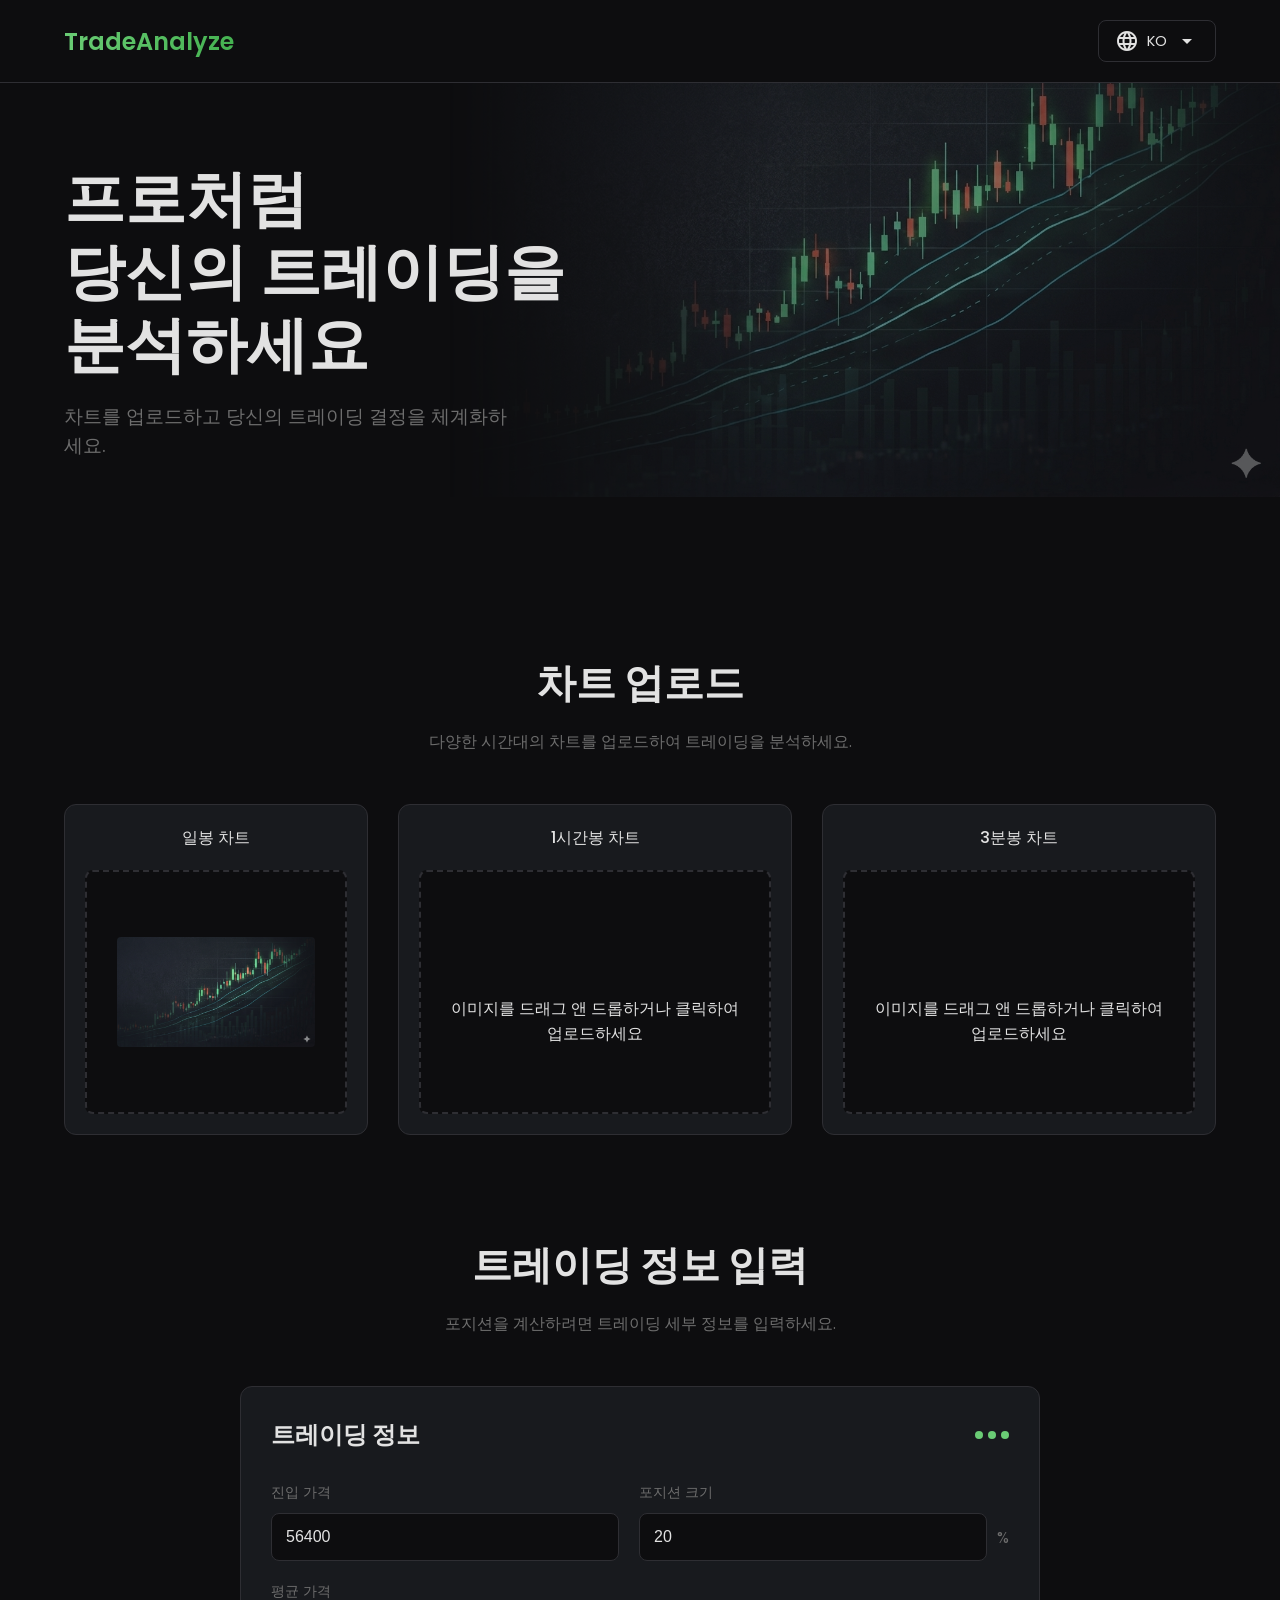
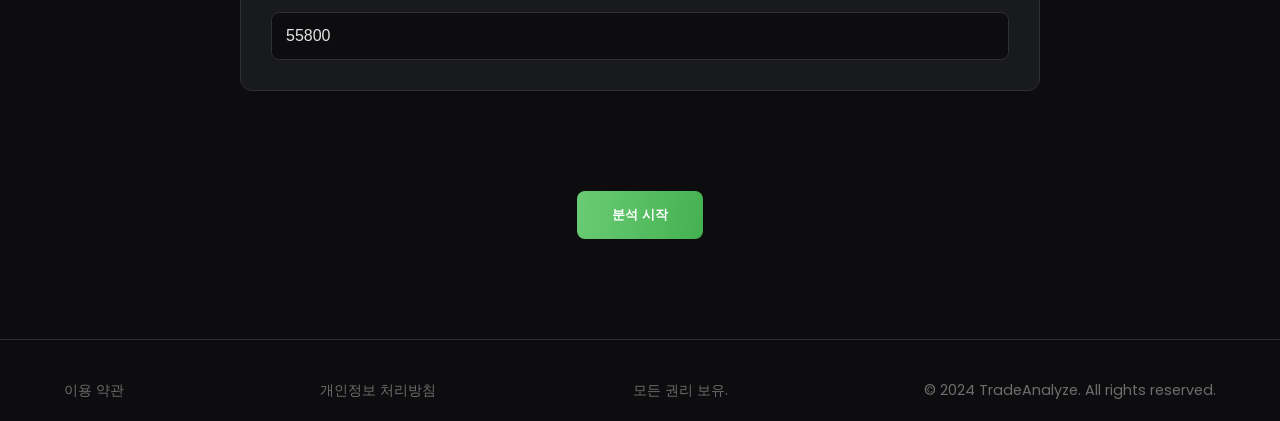
==== index.html @ a731d3a1 "refactor: Update logo to text-only with gradient" ====
<!DOCTYPE html>
<html lang="ko">
<head>
    <meta charset="UTF-8">
    <meta name="viewport" content="width=device-width, initial-scale=1.0">
    <title>TradeAnalyze</title>
    <link rel="stylesheet" href="https://fonts.googleapis.com/css2?family=Poppins:wght@300;400;500;600;700&display=swap">
    <link rel="stylesheet" href="https://fonts.googleapis.com/icon?family=Material+Icons">
    <link rel="stylesheet" href="style.css">
</head>
<body>
    <nav>
        <div class="nav-container">
            <div class="logo">
                TradeAnalyze
            </div>
            <div class="language-selector">
                <button class="language-button">
                    <span class="material-icons">language</span>
                    <span id="current-lang">KO</span>
                    <span class="material-icons">arrow_drop_down</span>
                </button>
                <div class="language-dropdown">
                    <a href="#" data-lang="ko">한국어</a>
                    <a href="#" data-lang="en">English</a>
                    <a href="#" data-lang="ja">日本語</a>
                </div>
            </div>
        </div>
    </nav>

    <header>
        <div class="header-content">
            <h1 data-translate-key="analyze_trades_title">Analyze Your Trades<br>Like a Pro</h1>
            <p data-translate-key="header_subtitle">Upload charts and structure your trading decisions.</p>
        </div>
        <div class="header-chart">
            <img src="images/head_chart_image.png" alt="Candlestick chart background">
        </div>
    </header>

    <main>
        <section id="upload-section">
            <h2 data-translate-key="upload_charts_title">Upload Your Charts</h2>
            <p data-translate-key="upload_charts_subtitle">Upload charts in different timeframes, to analyze your trades.</p>
            <div class="chart-upload-container">
                <div class="upload-box">
                    <p data-translate-key="daily_chart">Daily Chart (일봉)</p>
                    <div class="upload-placeholder">
                         <img src="images/head_chart_image.png" alt="Daily Chart Preview">
                    </div>
                </div>
                <div class="upload-box">
                    <p data-translate-key="hourly_chart">1H Chart (한시간봉)</p>
                    <div class="upload-placeholder">
                        <span class="material-icons">upload</span>
                        <p data-translate-key="upload_placeholder_text">Drag & drop or click to upload image</p>
                    </div>
                </div>
                <div class="upload-box">
                    <p data-translate-key="three_min_chart">3min Chart (3분봉)</p>
                    <div class="upload-placeholder">
                        <span class="material-icons">upload</span>
                        <p data-translate-key="upload_placeholder_text">Drag & drop or click to upload image</p>
                    </div>
                </div>
            </div>
        </section>

        <section id="trading-info-section">
            <h2 data-translate-key="trading_info_title">Enter Your Trading Information</h2>
            <p data-translate-key="trading_info_subtitle">Input your trading details to calculate your position.</p>
            <div class="info-container">
                <div class="trading-info-form card">
                    <div class="card-header">
                        <h3 data-translate-key="trading_info_card_header">Trading Info</h3>
                        <div class="card-dots">
                            <span></span><span></span><span></span>
                        </div>
                    </div>
                    <form id="trade-form">
                        <div class="form-row">
                            <div class="form-group">
                                <label for="entry-price" data-translate-key="entry_price_label">Entry Price</label>
                                <div class="input-group">
                                    <input type="number" id="entry-price" placeholder="56400">
                                </div>
                            </div>
                            <div class="form-group">
                                <label for="position-size" data-translate-key="position_size_label">Position Size</label>
                                 <div class="input-group position-size-group">
                                    <input type="number" id="position-size" placeholder="20">
                                    <span class="unit">%</span>
                                </div>
                            </div>
                        </div>
                        <div class="form-group">
                            <label for="average-price" data-translate-key="average_price_label">Average Price</label>
                             <div class="input-group">
                                <input type="number" id="average-price" placeholder="55800">
                            </div>
                        </div>
                    </form>
                </div>
            </div>
        </section>
        <section class="start-analysis-section">
            <button class="cta-button" data-translate-key="start_analysis_button">Start Analysis</button>
        </section>
    </main>

    <footer>
        <p data-translate-key="footer_terms">Terms</p>
        <p data-translate-key="footer_privacy">Privacy</p>
        <p data-translate-key="footer_rights">All rights reserved.</p>
        <p>&copy; 2024 TradeAnalyze. All rights reserved.</p>
    </footer>

    <script src="main.js"></script>
</body>
</html>
---- style.css ----
:root {
    --bg-color: #0D0D0F;
    --card-color: #181A1E;
    --text-color: #E2E2E2;
    --text-muted-color: #6D6D6D;
    --primary-gradient: linear-gradient(100deg, #6ACC75, #44B150);
    --border-color: #2E2E33;
    --font-family: 'Poppins', sans-serif;
}

body {
    background-color: var(--bg-color);
    color: var(--text-color);
    font-family: var(--font-family);
    margin: 0;
    padding: 0;
    overflow-x: hidden;
}

/* --- Navigation --- */
nav {
    position: relative;
    z-index: 10;
    padding: 20px 5%;
    background-color: #0D0D0F;
    border-bottom: 1px solid var(--border-color);
}

.nav-container {
    display: flex;
    justify-content: space-between;
    align-items: center;
}

.logo {
    font-size: 1.5rem;
    font-weight: 600;
    background: var(--primary-gradient);
    -webkit-background-clip: text;
    -webkit-text-fill-color: transparent;
    background-clip: text;
    text-fill-color: transparent;
}

/* --- Language Selector --- */
.language-selector {
    position: relative;
}

.language-button {
    background-color: transparent;
    border: 1px solid var(--border-color);
    color: var(--text-color);
    padding: 8px 16px;
    border-radius: 8px;
    cursor: pointer;
    display: flex;
    align-items: center;
    gap: 8px;
    font-family: var(--font-family);
    font-size: 0.9rem;
    transition: background-color 0.3s ease;
}

.language-button:hover {
    background-color: var(--card-color);
}

.language-dropdown {
    display: none;
    position: absolute;
    top: 110%;
    right: 0;
    background-color: var(--card-color);
    border: 1px solid var(--border-color);
    border-radius: 8px;
    padding: 10px;
    min-width: 120px;
    z-index: 10;
    box-shadow: 0 8px 16px rgba(0,0,0,0.2);
}

.language-dropdown a {
    display: block;
    color: var(--text-muted-color);
    text-decoration: none;
    padding: 8px 12px;
    border-radius: 6px;
    transition: background-color 0.2s ease, color 0.2s ease;
}

.language-dropdown a:hover {
    background-color: #0D0D0F;
    color: var(--text-color);
}


/* --- Header / Hero Section --- */
header {
    position: relative;
    padding: 80px 5% 120px;
    text-align: left;
    display: flex;
    align-items: center;
}

.header-content {
    max-width: 550px;
    z-index: 2;
}

header h1 {
    font-size: 3.8rem;
    font-weight: 700;
    line-height: 1.2;
    margin: 0 0 20px 0;
}

header p {
    font-size: 1.2rem;
    color: var(--text-muted-color);
    margin-bottom: 40px;
    max-width: 450px;
}

.cta-button {
    background: var(--primary-gradient);
    color: white;
    padding: 15px 35px;
    border-radius: 8px;
    text-decoration: none;
    font-weight: 600;
    display: inline-block;
    border: none;
    transition: transform 0.3s ease, box-shadow 0.3s ease;
}

.cta-button:hover {
    transform: translateY(-3px);
    box-shadow: 0 10px 20px rgba(106, 204, 117, 0.15);
}

.header-chart {
    position: absolute;
    top: -50px;
    right: 0;
    width: 65%;
    height: 100%;
    z-index: 1;
    opacity: 0.6;
    mask-image: linear-gradient(to left, rgba(0,0,0,1) 60%, rgba(0,0,0,0) 100%);
}

.header-chart img {
    width: 100%;
    height: auto;
    object-fit: contain;
}

/* --- Main Content --- */
main {
    padding: 0 5%;
}

h2 {
    font-size: 2.5rem;
    margin-bottom: 10px;
    text-align: center;
}

main > section > p {
    color: var(--text-muted-color);
    text-align: center;
    margin-bottom: 50px;
}

/* --- Upload Section --- */
.chart-upload-container {
    display: grid;
    grid-template-columns: repeat(3, 1fr);
    gap: 30px;
    margin-bottom: 100px;
}

.upload-box {
    background-color: var(--card-color);
    border: 1px solid var(--border-color);
    border-radius: 12px;
    padding: 20px;
}

.upload-box > p {
    text-align: center;
    font-weight: 500;
    margin: 0 0 20px 0;
}

.upload-placeholder {
    background-color: #0D0D0F;
    border: 2px dashed var(--border-color);
    border-radius: 8px;
    padding: 30px;
    text-align: center;
    cursor: pointer;
    transition: background-color 0.3s ease;
    height: 180px;
    display: flex;
    flex-direction: column;
    align-items: center;
    justify-content: center;
}

.upload-placeholder:hover {
    background-color: #1c1f24;
    border-color: #6ACC75;
}

.upload-placeholder .material-icons {
    font-size: 48px;
    color: #6ACC75;
    margin-bottom: 10px;
}

.upload-placeholder img {
    max-width: 100%;
    max-height: 100%;
    object-fit: contain;
    border-radius: 4px;
}

/* --- Trading Info Section --- */
.info-container {
    display: grid;
    grid-template-columns: 1fr;
    gap: 30px;
    align-items: start;
    margin-bottom: 100px;
    max-width: 800px;
    margin-left: auto;
    margin-right: auto;
}

.card {
    background-color: var(--card-color);
    border: 1px solid var(--border-color);
    border-radius: 12px;
    padding: 30px;
}

.card-header {
    display: flex;
    justify-content: space-between;
    align-items: center;
    margin-bottom: 30px;
}

.card-header h3 {
    margin: 0;
    font-size: 1.5rem;
}

.card-dots { display: flex; gap: 5px; }
.card-dots span {
    width: 8px; height: 8px;
    border-radius: 50%;
    background-color: #6ACC75;
}

.form-row { display: flex; gap: 20px; margin-bottom: 20px; }
.form-group { flex-grow: 1; }

.form-group label {
    display: block;
    margin-bottom: 10px;
    color: var(--text-muted-color);
    font-size: 0.9rem;
}

.input-group {
    position: relative;
    display: flex;
    align-items: center;
}

.input-group input {
    width: 100%;
    padding: 14px;
    background-color: #0D0D0F;
    border: 1px solid var(--border-color);
    border-radius: 8px;
    color: var(--text-color);
    font-size: 1rem;
    box-sizing: border-box;
}

.position-size-group .unit {
    padding-left: 10px;
    color: var(--text-muted-color);
}

.start-analysis-section {
    text-align: center;
    margin-bottom: 100px;
}

/* --- Footer --- */
footer {
    text-align: center;
    padding: 40px 5% 20px;
    border-top: 1px solid var(--border-color);
    color: var(--text-muted-color);
    font-size: 0.9rem;
    display: flex;
    justify-content: space-between;
}

footer p { margin: 0; }
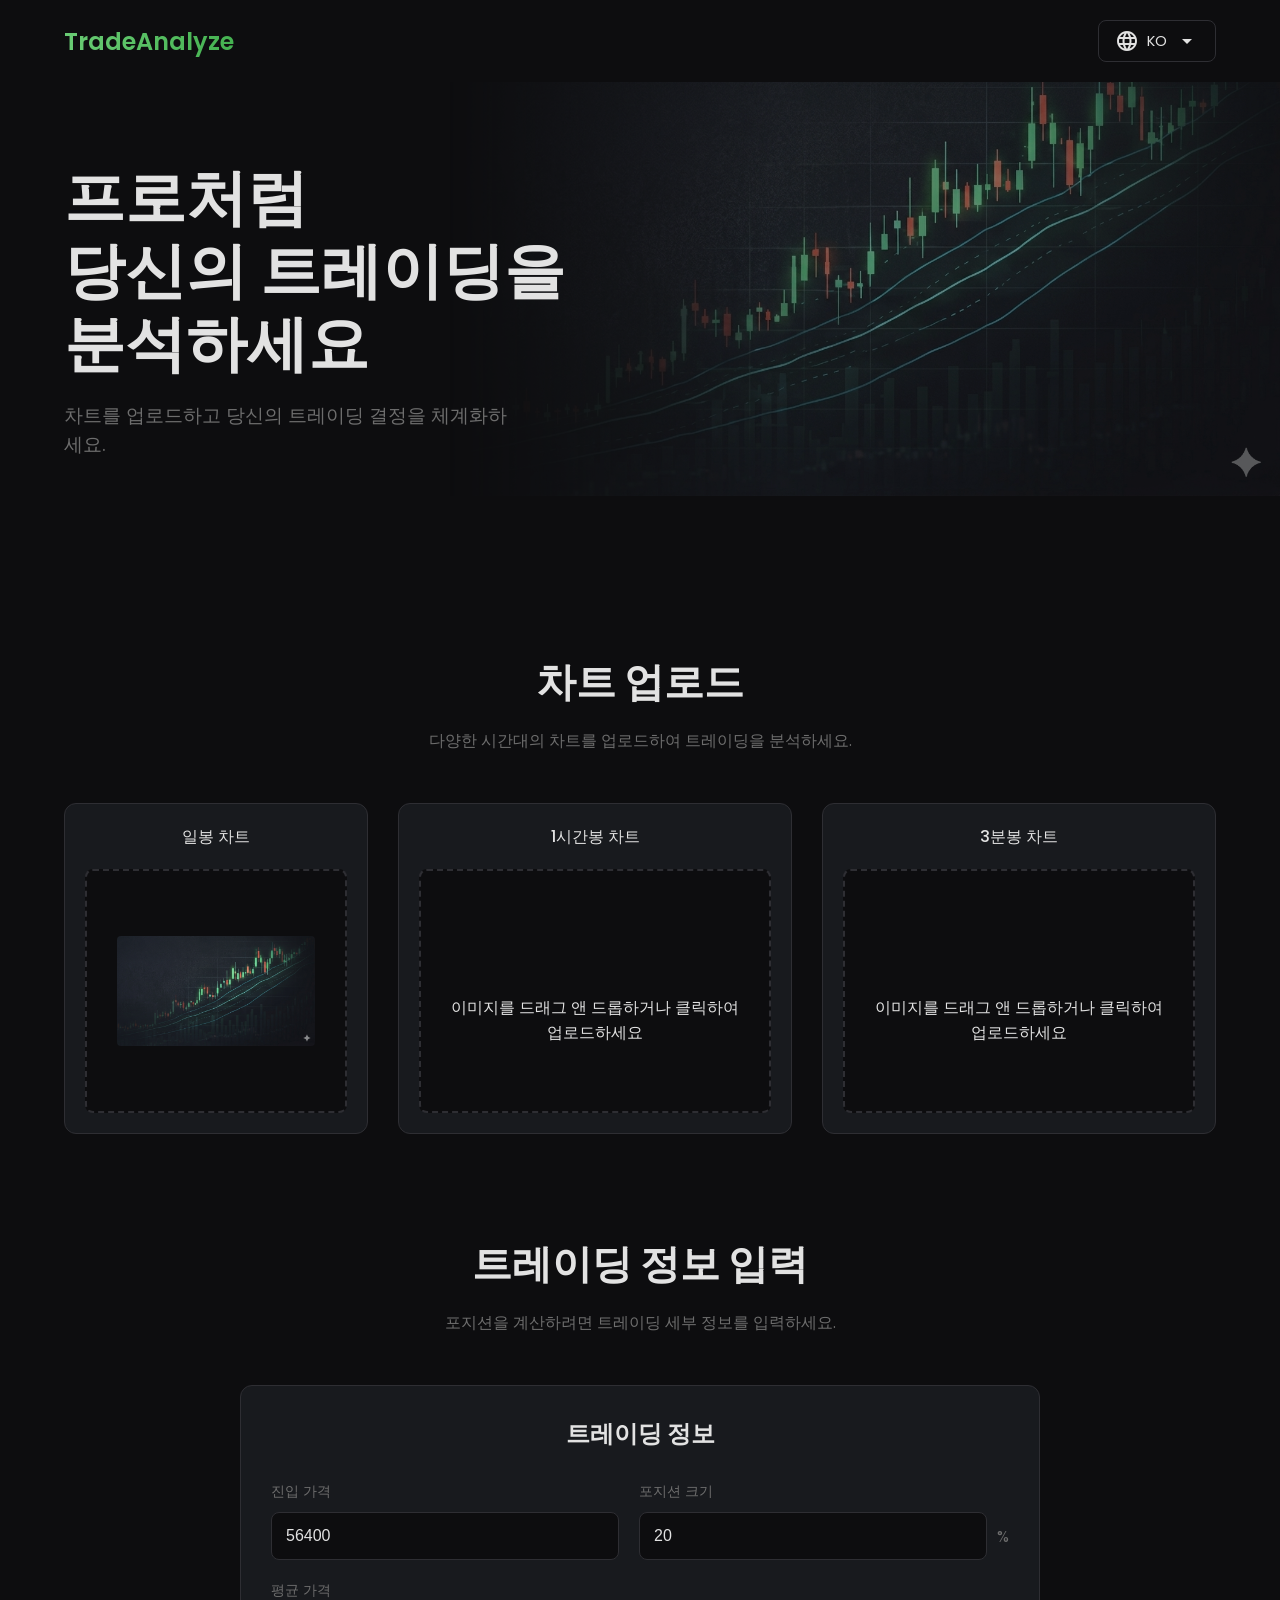
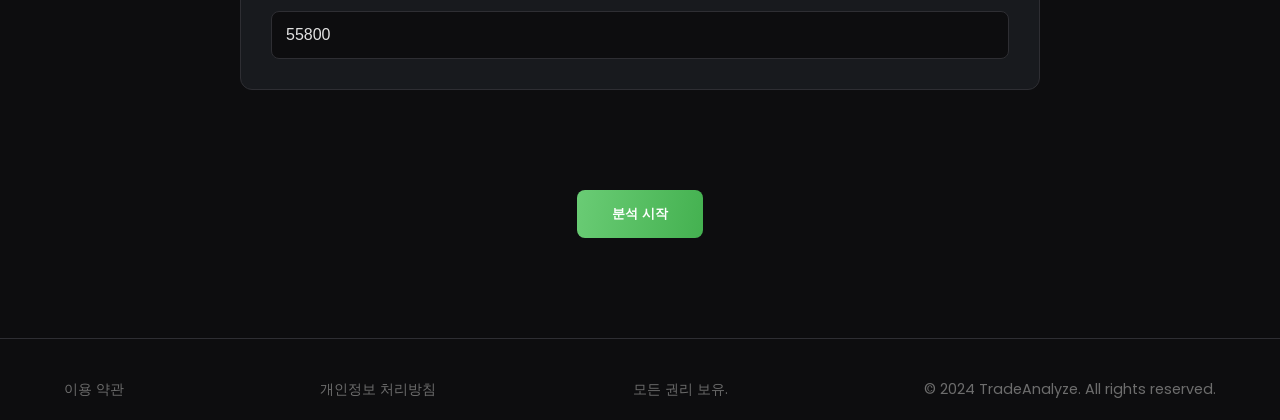
==== commit d80416ce: "style: Remove navigation bar bottom border" ====
--- a/index.html
+++ b/index.html
@@ -74,9 +74,6 @@
                 <div class="trading-info-form card">
                     <div class="card-header">
                         <h3 data-translate-key="trading_info_card_header">Trading Info</h3>
-                        <div class="card-dots">
-                            <span></span><span></span><span></span>
-                        </div>
                     </div>
                     <form id="trade-form">
                         <div class="form-row">
--- a/style.css
+++ b/style.css
@@ -24,7 +24,6 @@
     z-index: 10;
     padding: 20px 5%;
     background-color: #0D0D0F;
-    border-bottom: 1px solid var(--border-color);
 }
 
 .nav-container {
@@ -250,7 +249,7 @@
 
 .card-header {
     display: flex;
-    justify-content: space-between;
+    justify-content: center; 
     align-items: center;
     margin-bottom: 30px;
 }
@@ -258,13 +257,6 @@
 .card-header h3 {
     margin: 0;
     font-size: 1.5rem;
-}
-
-.card-dots { display: flex; gap: 5px; }
-.card-dots span {
-    width: 8px; height: 8px;
-    border-radius: 50%;
-    background-color: #6ACC75;
 }
 
 .form-row { display: flex; gap: 20px; margin-bottom: 20px; }
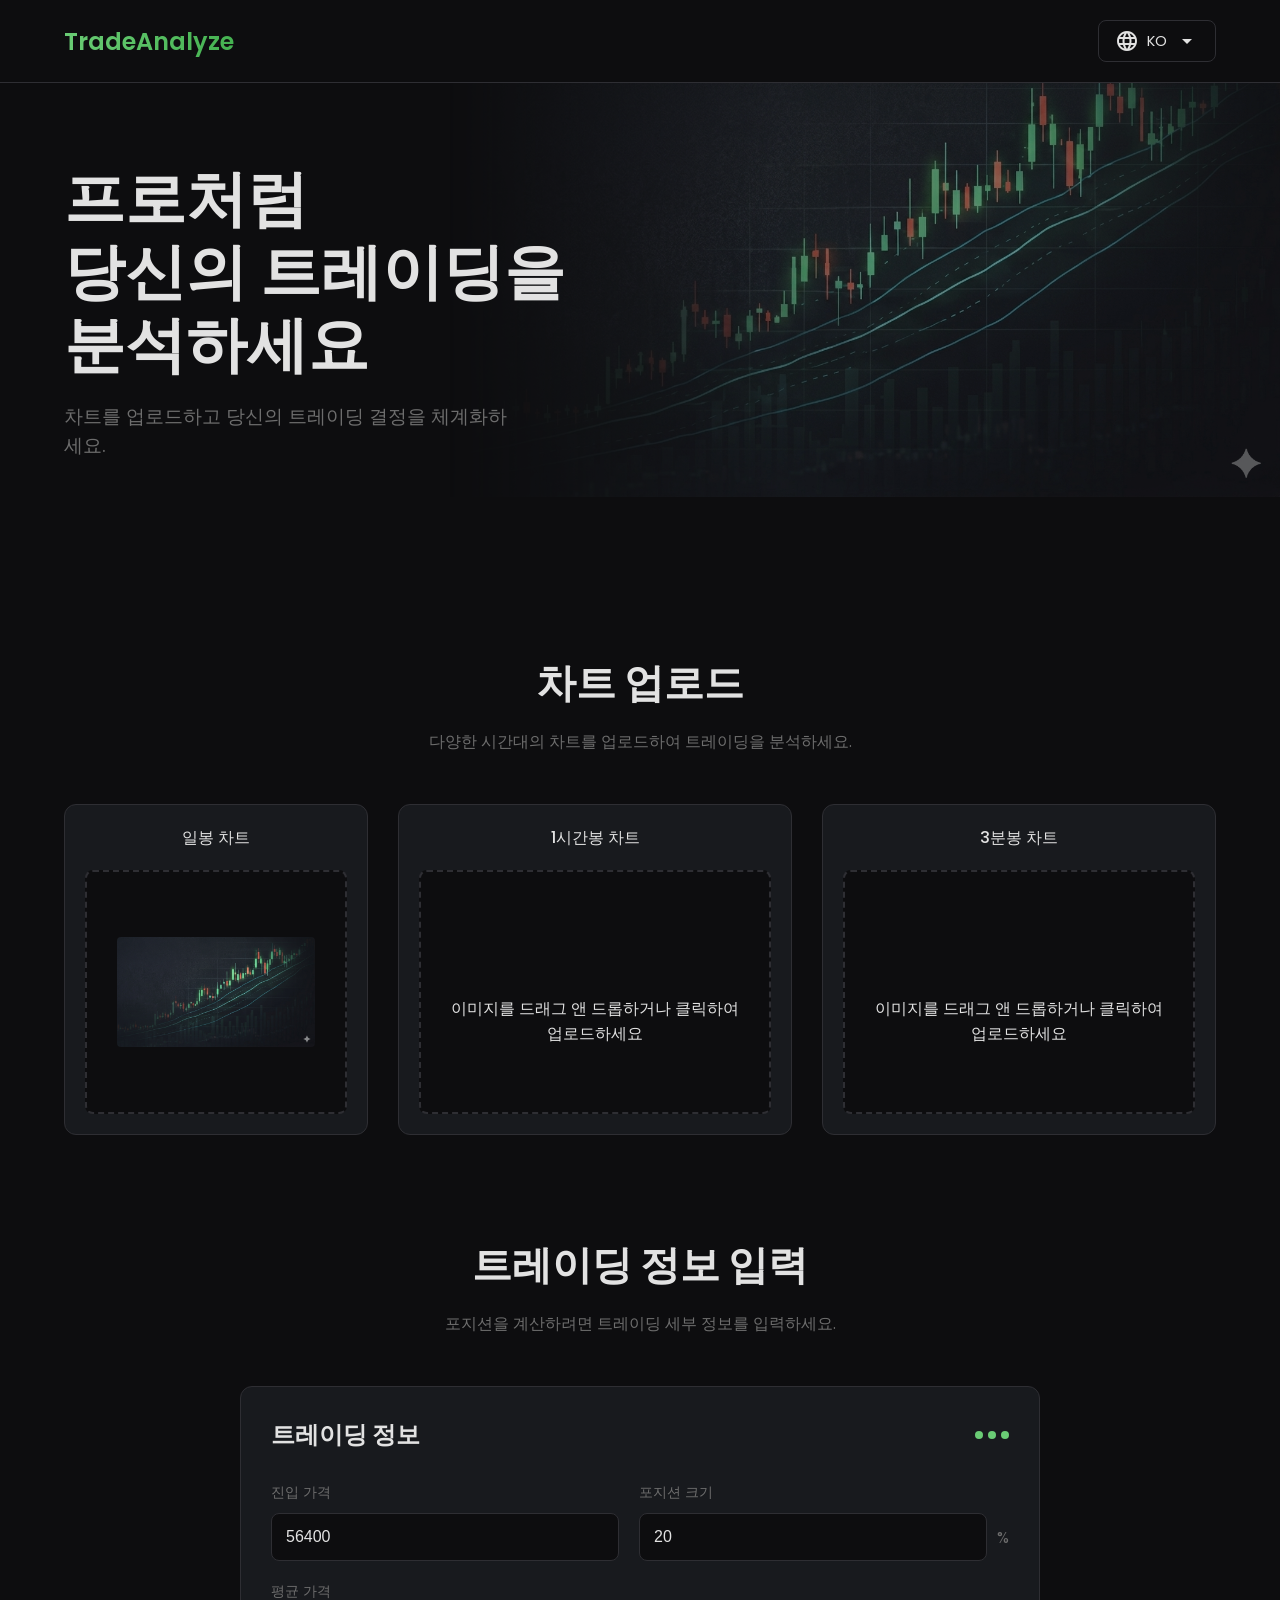
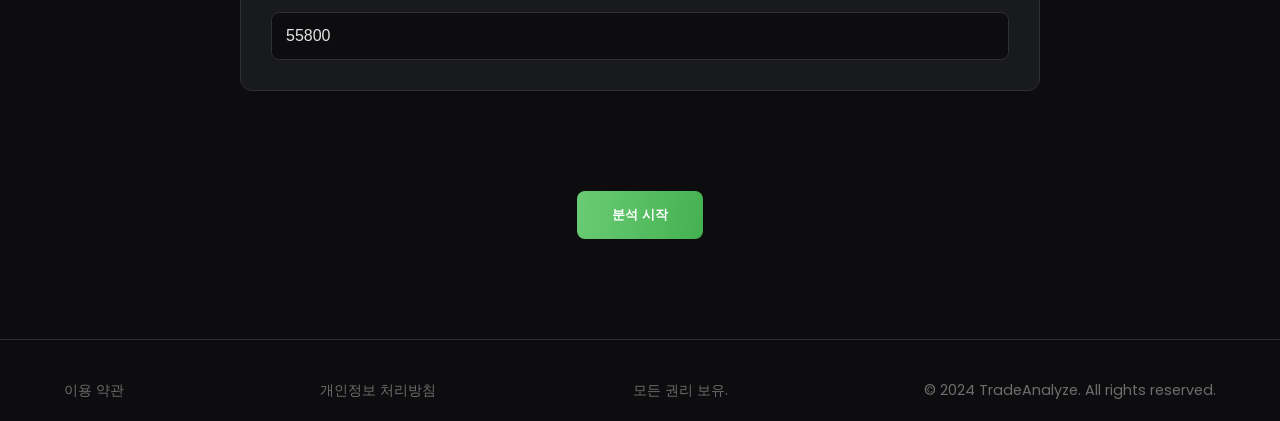
==== commit 8b5741f0: "chore: 복구 및 Netlify 자동 배포 설정" ====
--- a/index.html
+++ b/index.html
@@ -74,6 +74,9 @@
                 <div class="trading-info-form card">
                     <div class="card-header">
                         <h3 data-translate-key="trading_info_card_header">Trading Info</h3>
+                        <div class="card-dots">
+                            <span></span><span></span><span></span>
+                        </div>
                     </div>
                     <form id="trade-form">
                         <div class="form-row">
--- a/style.css
+++ b/style.css
@@ -24,6 +24,7 @@
     z-index: 10;
     padding: 20px 5%;
     background-color: #0D0D0F;
+    border-bottom: 1px solid var(--border-color);
 }
 
 .nav-container {
@@ -249,7 +250,7 @@
 
 .card-header {
     display: flex;
-    justify-content: center; 
+    justify-content: space-between;
     align-items: center;
     margin-bottom: 30px;
 }
@@ -257,6 +258,13 @@
 .card-header h3 {
     margin: 0;
     font-size: 1.5rem;
+}
+
+.card-dots { display: flex; gap: 5px; }
+.card-dots span {
+    width: 8px; height: 8px;
+    border-radius: 50%;
+    background-color: #6ACC75;
 }
 
 .form-row { display: flex; gap: 20px; margin-bottom: 20px; }
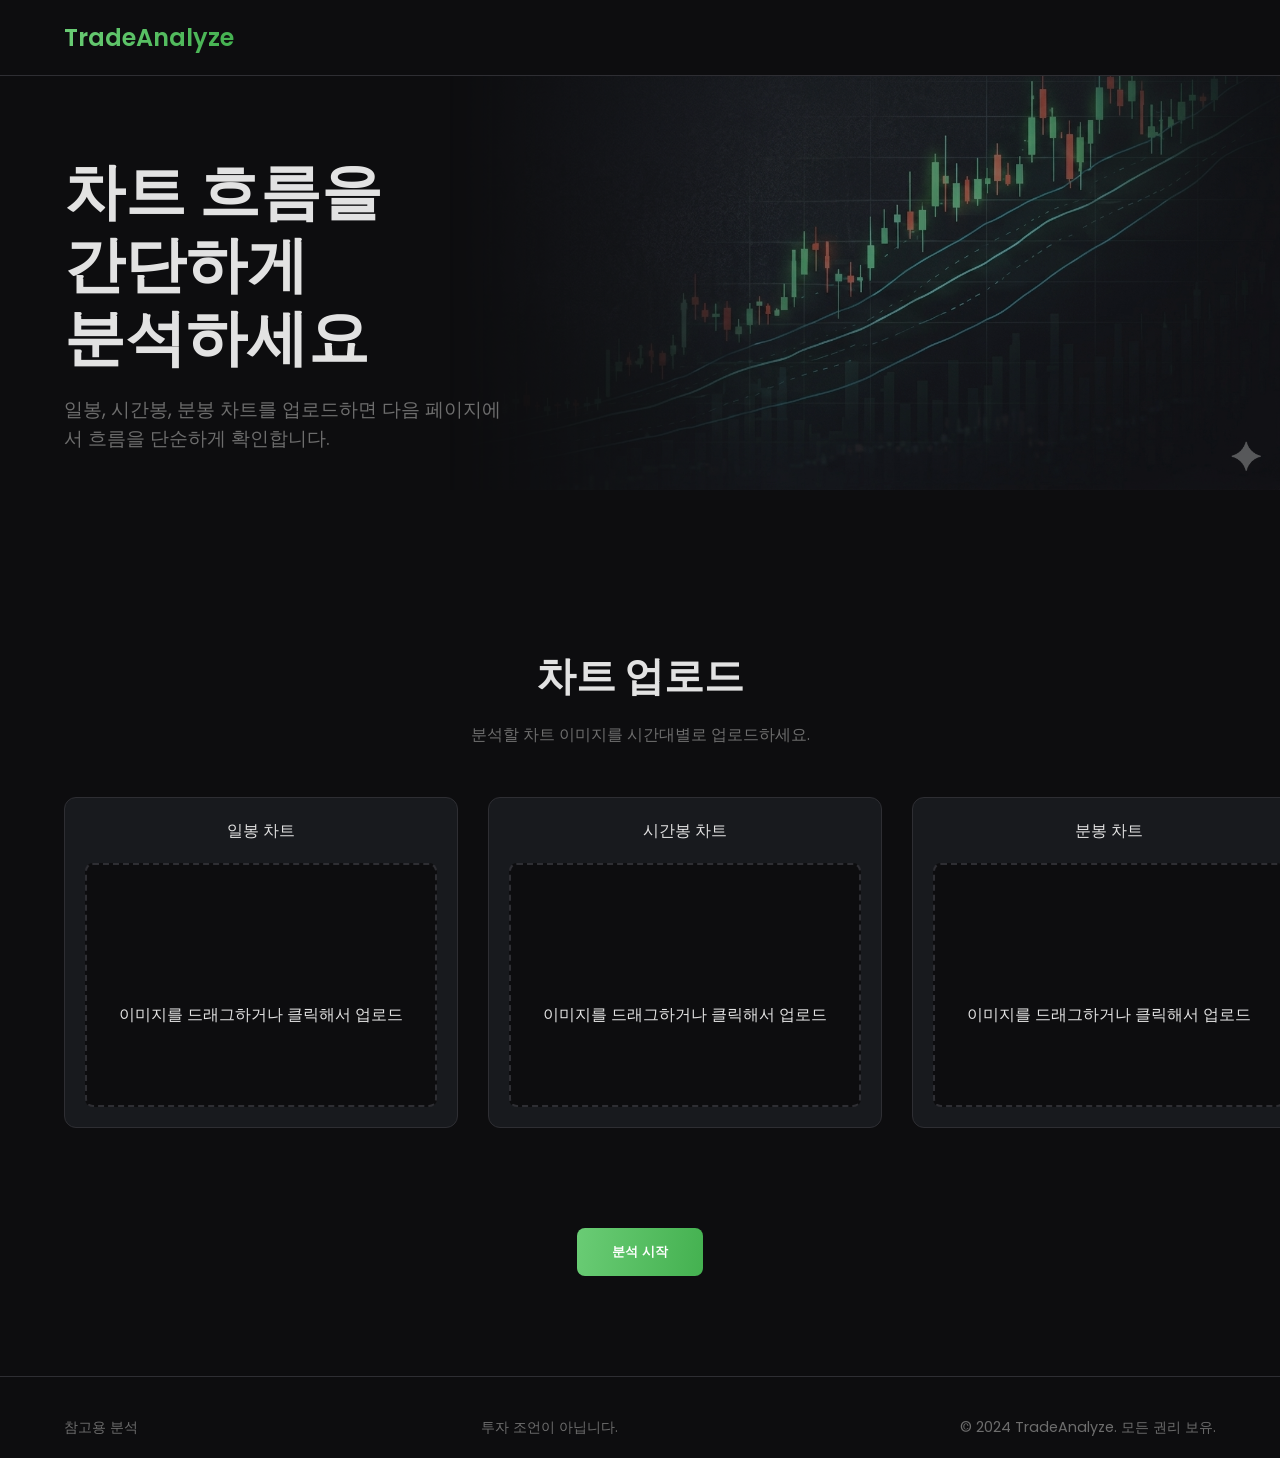
==== commit e4d11069: "Add OpenAI chart analysis flow" ====
--- a/index.html
+++ b/index.html
@@ -14,25 +14,13 @@
             <div class="logo">
                 TradeAnalyze
             </div>
-            <div class="language-selector">
-                <button class="language-button">
-                    <span class="material-icons">language</span>
-                    <span id="current-lang">KO</span>
-                    <span class="material-icons">arrow_drop_down</span>
-                </button>
-                <div class="language-dropdown">
-                    <a href="#" data-lang="ko">한국어</a>
-                    <a href="#" data-lang="en">English</a>
-                    <a href="#" data-lang="ja">日本語</a>
-                </div>
-            </div>
         </div>
     </nav>
 
     <header>
         <div class="header-content">
-            <h1 data-translate-key="analyze_trades_title">Analyze Your Trades<br>Like a Pro</h1>
-            <p data-translate-key="header_subtitle">Upload charts and structure your trading decisions.</p>
+            <h1>차트 흐름을<br>간단하게<br>분석하세요</h1>
+            <p>일봉, 시간봉, 분봉 차트를 업로드하면 다음 페이지에서 흐름을 단순하게 확인합니다.</p>
         </div>
         <div class="header-chart">
             <img src="images/head_chart_image.png" alt="Candlestick chart background">
@@ -41,81 +29,44 @@
 
     <main>
         <section id="upload-section">
-            <h2 data-translate-key="upload_charts_title">Upload Your Charts</h2>
-            <p data-translate-key="upload_charts_subtitle">Upload charts in different timeframes, to analyze your trades.</p>
+            <h2>차트 업로드</h2>
+            <p>분석할 차트 이미지를 시간대별로 업로드하세요.</p>
             <div class="chart-upload-container">
                 <div class="upload-box">
-                    <p data-translate-key="daily_chart">Daily Chart (일봉)</p>
+                    <p>일봉 차트</p>
                     <div class="upload-placeholder">
-                         <img src="images/head_chart_image.png" alt="Daily Chart Preview">
+                        <span class="material-icons">upload</span>
+                        <p>이미지를 드래그하거나 클릭해서 업로드</p>
                     </div>
                 </div>
                 <div class="upload-box">
-                    <p data-translate-key="hourly_chart">1H Chart (한시간봉)</p>
+                    <p>시간봉 차트</p>
                     <div class="upload-placeholder">
                         <span class="material-icons">upload</span>
-                        <p data-translate-key="upload_placeholder_text">Drag & drop or click to upload image</p>
+                        <p>이미지를 드래그하거나 클릭해서 업로드</p>
                     </div>
                 </div>
                 <div class="upload-box">
-                    <p data-translate-key="three_min_chart">3min Chart (3분봉)</p>
+                    <p>분봉 차트</p>
                     <div class="upload-placeholder">
                         <span class="material-icons">upload</span>
-                        <p data-translate-key="upload_placeholder_text">Drag & drop or click to upload image</p>
+                        <p>이미지를 드래그하거나 클릭해서 업로드</p>
                     </div>
                 </div>
             </div>
         </section>
 
-        <section id="trading-info-section">
-            <h2 data-translate-key="trading_info_title">Enter Your Trading Information</h2>
-            <p data-translate-key="trading_info_subtitle">Input your trading details to calculate your position.</p>
-            <div class="info-container">
-                <div class="trading-info-form card">
-                    <div class="card-header">
-                        <h3 data-translate-key="trading_info_card_header">Trading Info</h3>
-                        <div class="card-dots">
-                            <span></span><span></span><span></span>
-                        </div>
-                    </div>
-                    <form id="trade-form">
-                        <div class="form-row">
-                            <div class="form-group">
-                                <label for="entry-price" data-translate-key="entry_price_label">Entry Price</label>
-                                <div class="input-group">
-                                    <input type="number" id="entry-price" placeholder="56400">
-                                </div>
-                            </div>
-                            <div class="form-group">
-                                <label for="position-size" data-translate-key="position_size_label">Position Size</label>
-                                 <div class="input-group position-size-group">
-                                    <input type="number" id="position-size" placeholder="20">
-                                    <span class="unit">%</span>
-                                </div>
-                            </div>
-                        </div>
-                        <div class="form-group">
-                            <label for="average-price" data-translate-key="average_price_label">Average Price</label>
-                             <div class="input-group">
-                                <input type="number" id="average-price" placeholder="55800">
-                            </div>
-                        </div>
-                    </form>
-                </div>
-            </div>
-        </section>
         <section class="start-analysis-section">
-            <button class="cta-button" data-translate-key="start_analysis_button">Start Analysis</button>
+            <button class="cta-button">분석 시작</button>
         </section>
     </main>
 
     <footer>
-        <p data-translate-key="footer_terms">Terms</p>
-        <p data-translate-key="footer_privacy">Privacy</p>
-        <p data-translate-key="footer_rights">All rights reserved.</p>
-        <p>&copy; 2024 TradeAnalyze. All rights reserved.</p>
+        <p>참고용 분석</p>
+        <p>투자 조언이 아닙니다.</p>
+        <p>&copy; 2024 TradeAnalyze. 모든 권리 보유.</p>
     </footer>
 
     <script src="main.js"></script>
 </body>
-</html>+</html>
--- a/style.css
+++ b/style.css
@@ -36,6 +36,7 @@
 .logo {
     font-size: 1.5rem;
     font-weight: 600;
+    text-decoration: none;
     background: var(--primary-gradient);
     -webkit-background-clip: text;
     -webkit-text-fill-color: transparent;
@@ -304,6 +305,107 @@
     margin-bottom: 100px;
 }
 
+.analysis-review-page .chart-upload-container {
+    margin-bottom: 48px;
+}
+
+.analysis-result-section {
+    margin-bottom: 48px;
+}
+
+.analysis-result-section h2 {
+    font-size: 2rem;
+}
+
+.analysis-result-section > p {
+    color: var(--text-muted-color);
+    text-align: center;
+    margin: 0 0 26px;
+}
+
+.chart-flow-result {
+    margin-top: 16px;
+    padding: 12px 14px;
+    border: 1px solid var(--border-color);
+    border-radius: 8px;
+    background-color: #0D0D0F;
+    color: var(--text-muted-color);
+    display: grid;
+    gap: 10px;
+}
+
+.chart-flow-result .material-icons {
+    font-size: 22px;
+}
+
+.flow-row {
+    display: grid;
+    grid-template-columns: 72px minmax(140px, 1fr);
+    align-items: center;
+    gap: 12px;
+    border-bottom: 1px solid var(--border-color);
+    padding-bottom: 10px;
+}
+
+.flow-row:last-child {
+    border-bottom: 0;
+    padding-bottom: 0;
+}
+
+.flow-row > span {
+    color: var(--text-muted-color);
+    font-size: 0.88rem;
+    text-align: left;
+}
+
+.flow-row strong {
+    color: var(--text-color);
+    display: inline-flex;
+    align-items: center;
+    justify-content: flex-end;
+    justify-self: end;
+    gap: 6px;
+    font-size: 0.95rem;
+    text-align: right;
+    min-width: 0;
+}
+
+.position-row {
+    align-items: flex-start;
+}
+
+.position-row strong {
+    justify-self: stretch;
+    line-height: 1.45;
+    white-space: normal;
+}
+
+.chart-flow-result.up .status-row strong {
+    color: #6ACC75;
+}
+
+.chart-flow-result.down .status-row strong {
+    color: #ff6b6b;
+}
+
+.chart-flow-result.sideways .status-row strong {
+    color: #c8c8c8;
+}
+
+.chart-flow-result.up {
+    border-color: rgba(106, 204, 117, 0.35);
+}
+
+.chart-flow-result.down {
+    border-color: rgba(255, 107, 107, 0.35);
+}
+
+.analysis-inline-message {
+    color: var(--text-muted-color);
+    text-align: center;
+    margin: -20px 0 48px;
+}
+
 /* --- Footer --- */
 footer {
     text-align: center;
@@ -316,3 +418,274 @@
 }
 
 footer p { margin: 0; }
+
+/* --- Analysis Page --- */
+.analysis-page .analysis-back-link {
+    color: var(--text-color);
+    text-decoration: none;
+    display: inline-flex;
+    align-items: center;
+    gap: 8px;
+    font-size: 0.95rem;
+}
+
+.analysis-page .analysis-back-link:hover {
+    color: #6ACC75;
+}
+
+.analysis-page .analysis-container {
+    max-width: 1120px;
+    margin: 0 auto;
+    padding: 48px 5% 72px;
+}
+
+.simple-analysis-header {
+    margin-bottom: 30px;
+}
+
+.analysis-page .analysis-kicker {
+    color: #6ACC75;
+    font-size: 0.9rem;
+    font-weight: 600;
+    margin: 0 0 12px;
+}
+
+.analysis-page h1 {
+    font-size: 2.5rem;
+    line-height: 1.2;
+    margin: 0 0 14px;
+}
+
+.simple-analysis-header p:last-child {
+    color: var(--text-muted-color);
+    line-height: 1.7;
+    max-width: 720px;
+    margin: 0;
+}
+
+.simple-upload-grid {
+    display: grid;
+    grid-template-columns: repeat(3, minmax(0, 1fr));
+    gap: 18px;
+    margin-bottom: 28px;
+}
+
+.simple-upload-card,
+.simple-results-card {
+    background-color: var(--card-color);
+    border: 1px solid var(--border-color);
+    border-radius: 10px;
+    padding: 20px;
+}
+
+.simple-upload-card label {
+    display: block;
+    font-weight: 600;
+    margin-bottom: 14px;
+}
+
+.simple-upload-card input {
+    display: none;
+}
+
+.simple-upload-preview {
+    height: 210px;
+    background-color: #0D0D0F;
+    border: 1px dashed var(--border-color);
+    border-radius: 8px;
+    display: grid;
+    place-items: center;
+    align-content: center;
+    gap: 10px;
+    padding: 18px;
+    color: var(--text-muted-color);
+    cursor: pointer;
+    transition: border-color 0.2s ease, background-color 0.2s ease;
+}
+
+.simple-upload-preview:hover {
+    background-color: #14171b;
+    border-color: #6ACC75;
+}
+
+.simple-upload-preview .material-icons {
+    color: #6ACC75;
+    font-size: 42px;
+}
+
+.simple-upload-preview p,
+.simple-upload-preview span {
+    margin: 0;
+    font-size: 0.92rem;
+    text-align: center;
+}
+
+.simple-upload-preview.has-image {
+    align-content: stretch;
+}
+
+.simple-upload-preview img {
+    width: 100%;
+    height: 160px;
+    object-fit: contain;
+    border-radius: 6px;
+    background-color: #050506;
+}
+
+.simple-action-section {
+    display: flex;
+    align-items: center;
+    gap: 18px;
+    margin-bottom: 28px;
+}
+
+.simple-action-section .cta-button {
+    display: inline-flex;
+    align-items: center;
+    gap: 8px;
+    cursor: pointer;
+}
+
+.simple-action-section .cta-button:disabled {
+    cursor: wait;
+    opacity: 0.65;
+    transform: none;
+}
+
+.analysis-message {
+    color: var(--text-muted-color);
+    line-height: 1.6;
+    margin: 0 0 16px;
+}
+
+.analysis-page .panel-header {
+    display: flex;
+    align-items: center;
+    justify-content: space-between;
+    gap: 16px;
+    margin-bottom: 18px;
+}
+
+.analysis-page .panel-header h2 {
+    font-size: 1.25rem;
+    text-align: left;
+    margin: 0;
+}
+
+.analysis-page .panel-header .material-icons {
+    color: #6ACC75;
+}
+
+.simple-result-list {
+    display: grid;
+    grid-template-columns: repeat(3, minmax(0, 1fr));
+    gap: 14px;
+}
+
+.empty-result,
+.overall-note {
+    background-color: #0D0D0F;
+    border: 1px solid var(--border-color);
+    border-radius: 8px;
+    color: var(--text-muted-color);
+    line-height: 1.65;
+    padding: 16px;
+}
+
+.empty-result {
+    grid-column: 1 / -1;
+}
+
+.simple-result-item {
+    background-color: #0D0D0F;
+    border: 1px solid var(--border-color);
+    border-radius: 8px;
+    overflow: hidden;
+    padding: 16px;
+}
+
+.simple-result-item > img {
+    width: 100%;
+    height: 180px;
+    object-fit: contain;
+    display: block;
+    background-color: #050506;
+    border-radius: 6px;
+    margin-bottom: 14px;
+}
+
+.result-status {
+    display: flex;
+    align-items: center;
+    gap: 12px;
+    margin-bottom: 14px;
+}
+
+.result-status .material-icons {
+    color: #6ACC75;
+}
+
+.simple-result-item.down .material-icons,
+.simple-result-item.down strong {
+    color: #ff6b6b;
+}
+
+.simple-result-item.sideways .material-icons,
+.simple-result-item.sideways strong {
+    color: #c8c8c8;
+}
+
+.simple-result-item h3,
+.overall-note h3 {
+    margin: 0 0 4px;
+    font-size: 1rem;
+}
+
+.simple-result-item strong {
+    color: #6ACC75;
+}
+
+.simple-result-item p,
+.overall-note p {
+    color: var(--text-muted-color);
+    line-height: 1.65;
+    margin: 0;
+}
+
+.overall-note {
+    margin-top: 14px;
+}
+
+.analysis-page .analysis-footer {
+    justify-content: center;
+    line-height: 1.6;
+}
+
+@media (max-width: 900px) {
+    .simple-upload-grid,
+    .simple-result-list {
+        grid-template-columns: 1fr;
+    }
+}
+
+@media (max-width: 640px) {
+    .analysis-page .nav-container,
+    .analysis-page .analysis-footer,
+    .simple-action-section {
+        align-items: flex-start;
+        flex-direction: column;
+        gap: 14px;
+    }
+
+    .analysis-page .analysis-container {
+        padding-top: 32px;
+    }
+
+    .analysis-page h1 {
+        font-size: 2rem;
+    }
+
+    .simple-upload-preview {
+        height: 190px;
+    }
+}
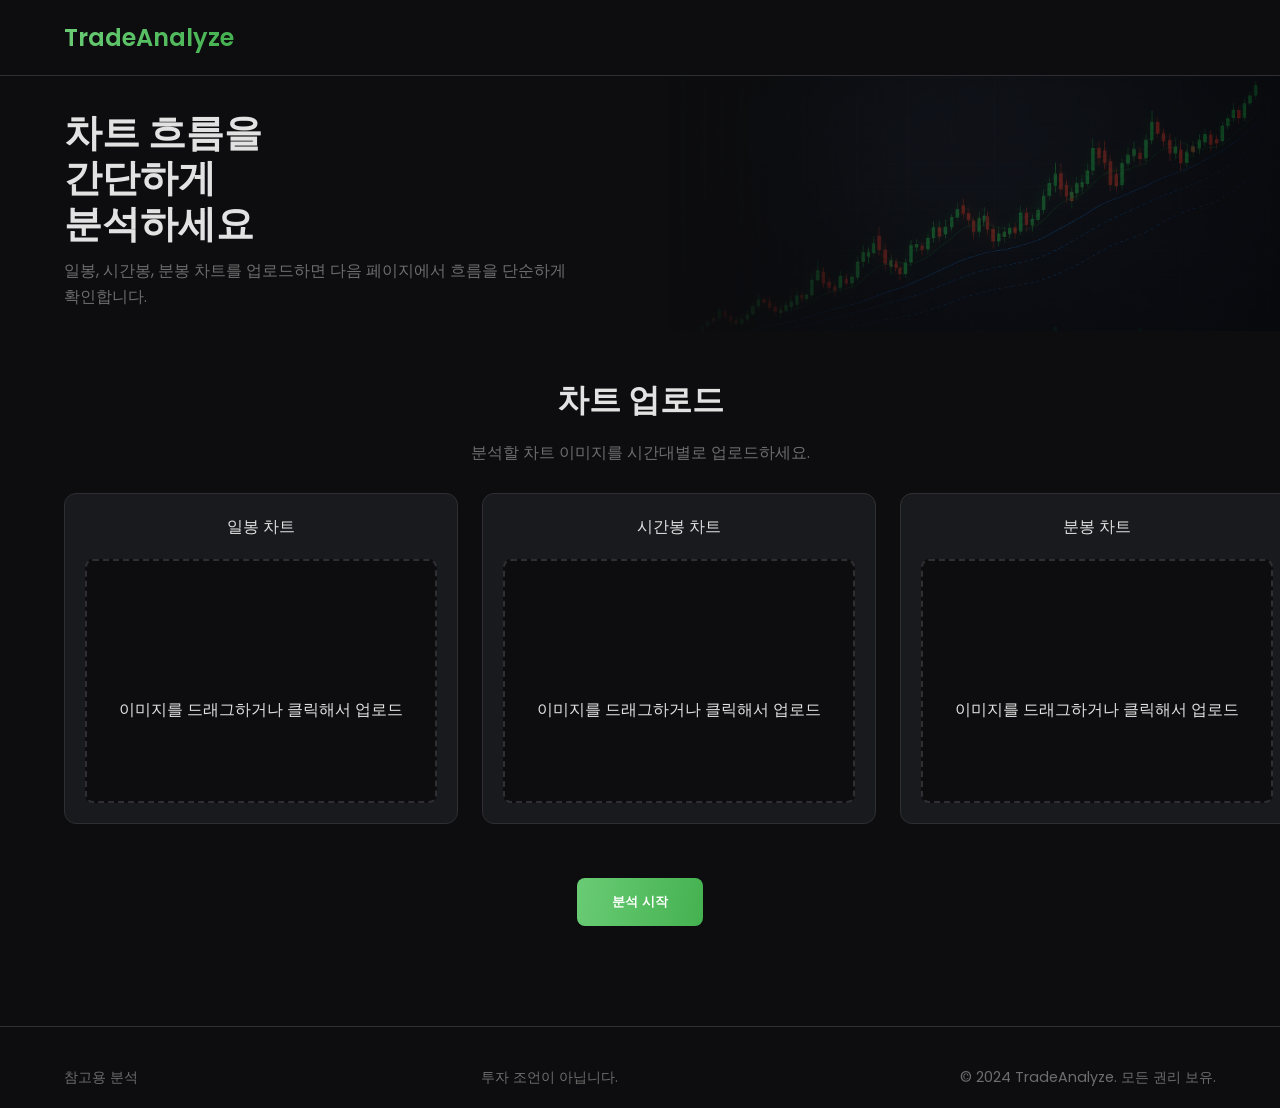
==== commit 7ba145aa: "Update header chart image" ====
--- a/index.html
+++ b/index.html
@@ -23,7 +23,7 @@
             <p>일봉, 시간봉, 분봉 차트를 업로드하면 다음 페이지에서 흐름을 단순하게 확인합니다.</p>
         </div>
         <div class="header-chart">
-            <img src="images/head_chart_image.png" alt="Candlestick chart background">
+            <img src="images/headchart_image.png" alt="Candlestick chart background">
         </div>
     </header>
 
--- a/style.css
+++ b/style.css
@@ -100,29 +100,31 @@
 /* --- Header / Hero Section --- */
 header {
     position: relative;
-    padding: 80px 5% 120px;
+    padding: 34px 5% 40px;
     text-align: left;
     display: flex;
     align-items: center;
+    min-height: 180px;
 }
 
 .header-content {
-    max-width: 550px;
+    max-width: 520px;
     z-index: 2;
 }
 
 header h1 {
-    font-size: 3.8rem;
+    font-size: 2.4rem;
     font-weight: 700;
-    line-height: 1.2;
-    margin: 0 0 20px 0;
+    line-height: 1.18;
+    margin: 0 0 12px 0;
 }
 
 header p {
-    font-size: 1.2rem;
-    color: var(--text-muted-color);
-    margin-bottom: 40px;
-    max-width: 450px;
+    font-size: 1rem;
+    color: var(--text-muted-color);
+    line-height: 1.6;
+    margin: 0;
+    max-width: 520px;
 }
 
 .cta-button {
@@ -144,12 +146,12 @@
 
 .header-chart {
     position: absolute;
-    top: -50px;
+    top: -18px;
     right: 0;
-    width: 65%;
+    width: 48%;
     height: 100%;
     z-index: 1;
-    opacity: 0.6;
+    opacity: 0.38;
     mask-image: linear-gradient(to left, rgba(0,0,0,1) 60%, rgba(0,0,0,0) 100%);
 }
 
@@ -165,7 +167,7 @@
 }
 
 h2 {
-    font-size: 2.5rem;
+    font-size: 2rem;
     margin-bottom: 10px;
     text-align: center;
 }
@@ -173,15 +175,15 @@
 main > section > p {
     color: var(--text-muted-color);
     text-align: center;
-    margin-bottom: 50px;
+    margin-bottom: 28px;
 }
 
 /* --- Upload Section --- */
 .chart-upload-container {
     display: grid;
     grid-template-columns: repeat(3, 1fr);
-    gap: 30px;
-    margin-bottom: 100px;
+    gap: 24px;
+    margin-bottom: 54px;
 }
 
 .upload-box {
@@ -389,7 +391,7 @@
 }
 
 .chart-flow-result.sideways .status-row strong {
-    color: #c8c8c8;
+    color: #f5c84b;
 }
 
 .chart-flow-result.up {
@@ -398,6 +400,10 @@
 
 .chart-flow-result.down {
     border-color: rgba(255, 107, 107, 0.35);
+}
+
+.chart-flow-result.sideways {
+    border-color: rgba(245, 200, 75, 0.35);
 }
 
 .analysis-inline-message {
@@ -662,6 +668,10 @@
 }
 
 @media (max-width: 900px) {
+    .chart-upload-container {
+        grid-template-columns: 1fr;
+    }
+
     .simple-upload-grid,
     .simple-result-list {
         grid-template-columns: 1fr;
@@ -669,6 +679,28 @@
 }
 
 @media (max-width: 640px) {
+    header {
+        padding: 26px 5% 30px;
+        min-height: 0;
+    }
+
+    header h1 {
+        font-size: 2rem;
+    }
+
+    header p {
+        font-size: 0.95rem;
+    }
+
+    .header-chart {
+        width: 70%;
+        opacity: 0.2;
+    }
+
+    h2 {
+        font-size: 1.65rem;
+    }
+
     .analysis-page .nav-container,
     .analysis-page .analysis-footer,
     .simple-action-section {
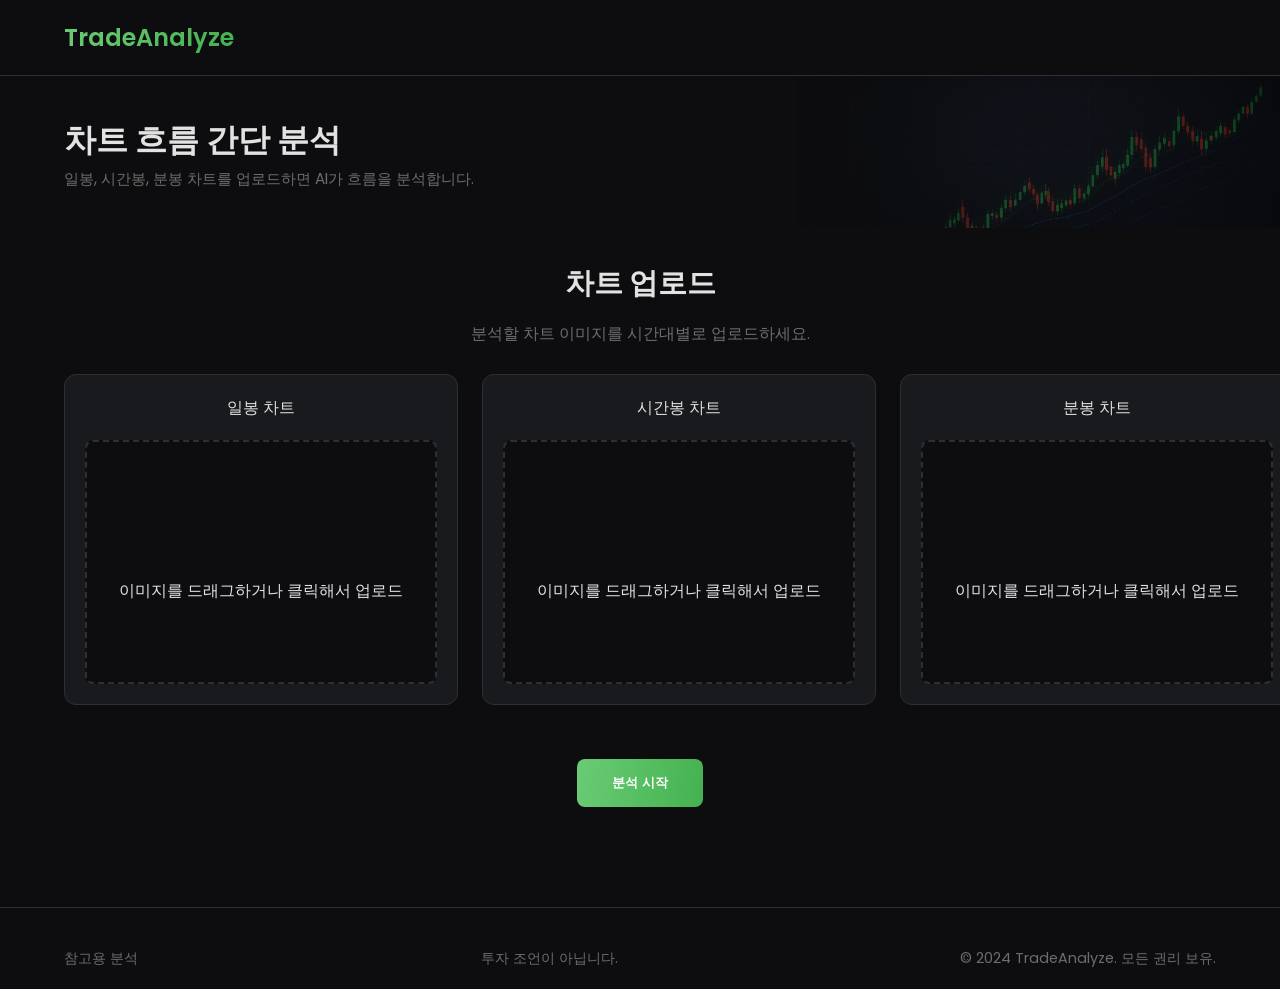
==== commit 32d3457c: "Compact chart analysis header" ====
--- a/index.html
+++ b/index.html
@@ -19,8 +19,8 @@
 
     <header>
         <div class="header-content">
-            <h1>차트 흐름을<br>간단하게<br>분석하세요</h1>
-            <p>일봉, 시간봉, 분봉 차트를 업로드하면 다음 페이지에서 흐름을 단순하게 확인합니다.</p>
+            <h1>차트 흐름 간단 분석</h1>
+            <p>일봉, 시간봉, 분봉 차트를 업로드하면 AI가 흐름을 분석합니다.</p>
         </div>
         <div class="header-chart">
             <img src="images/headchart_image.png" alt="Candlestick chart background">
--- a/style.css
+++ b/style.css
@@ -100,11 +100,11 @@
 /* --- Header / Hero Section --- */
 header {
     position: relative;
-    padding: 34px 5% 40px;
+    padding: 24px 5% 26px;
     text-align: left;
     display: flex;
     align-items: center;
-    min-height: 180px;
+    min-height: 112px;
 }
 
 .header-content {
@@ -113,14 +113,14 @@
 }
 
 header h1 {
-    font-size: 2.4rem;
+    font-size: 2rem;
     font-weight: 700;
     line-height: 1.18;
-    margin: 0 0 12px 0;
+    margin: 0 0 8px 0;
 }
 
 header p {
-    font-size: 1rem;
+    font-size: 0.95rem;
     color: var(--text-muted-color);
     line-height: 1.6;
     margin: 0;
@@ -146,9 +146,9 @@
 
 .header-chart {
     position: absolute;
-    top: -18px;
+    top: -10px;
     right: 0;
-    width: 48%;
+    width: 38%;
     height: 100%;
     z-index: 1;
     opacity: 0.38;
@@ -167,7 +167,7 @@
 }
 
 h2 {
-    font-size: 2rem;
+    font-size: 1.8rem;
     margin-bottom: 10px;
     text-align: center;
 }
@@ -680,12 +680,12 @@
 
 @media (max-width: 640px) {
     header {
-        padding: 26px 5% 30px;
+        padding: 22px 5% 24px;
         min-height: 0;
     }
 
     header h1 {
-        font-size: 2rem;
+        font-size: 1.75rem;
     }
 
     header p {
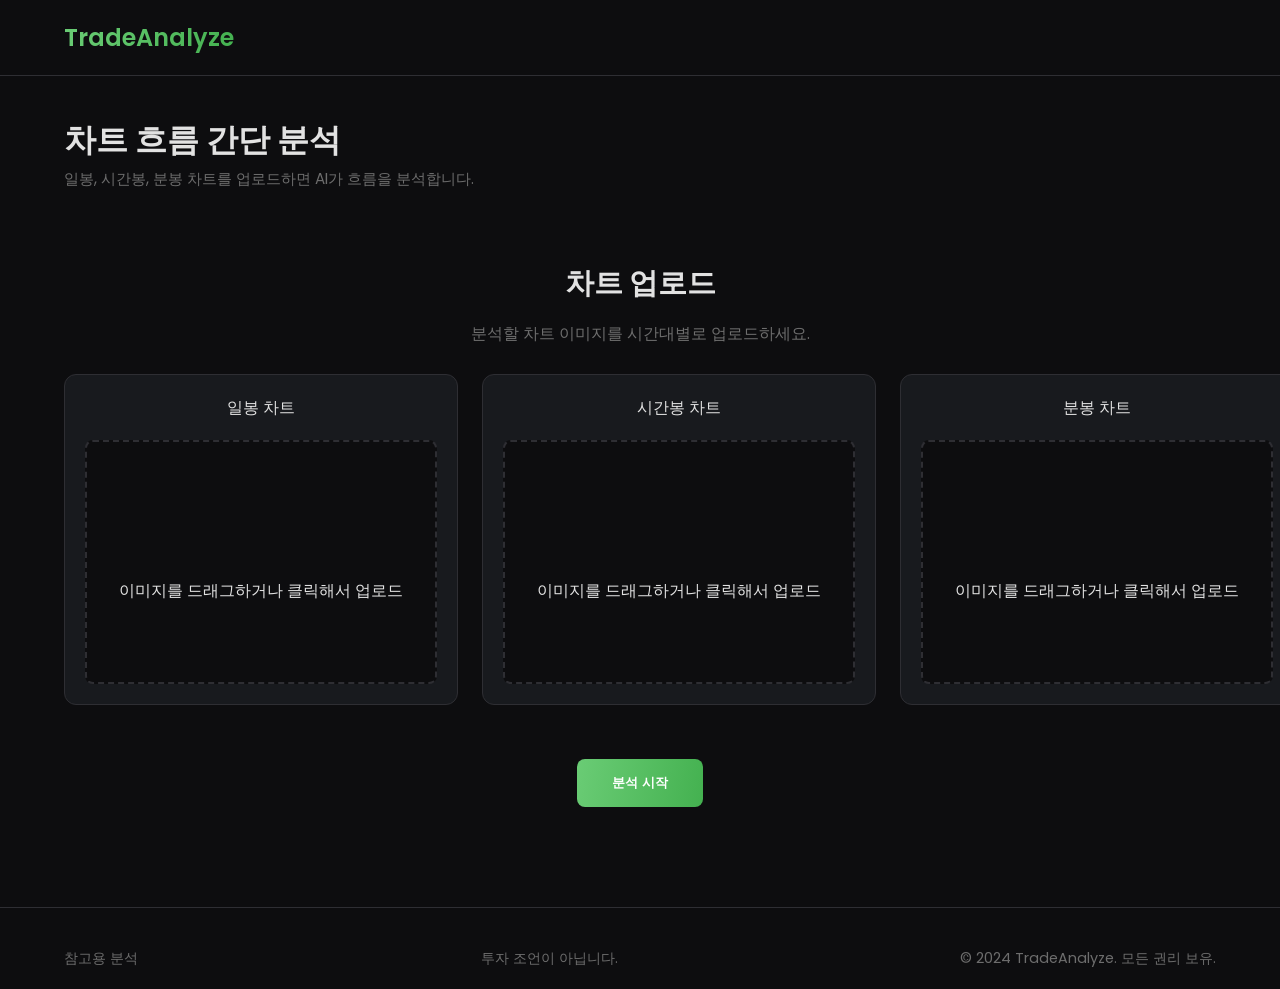
==== commit 9edb8c3f: "Remove header chart artwork" ====
--- a/index.html
+++ b/index.html
@@ -21,9 +21,6 @@
         <div class="header-content">
             <h1>차트 흐름 간단 분석</h1>
             <p>일봉, 시간봉, 분봉 차트를 업로드하면 AI가 흐름을 분석합니다.</p>
-        </div>
-        <div class="header-chart">
-            <img src="images/headchart_image.png" alt="Candlestick chart background">
         </div>
     </header>
 
--- a/style.css
+++ b/style.css
@@ -142,23 +142,6 @@
 .cta-button:hover {
     transform: translateY(-3px);
     box-shadow: 0 10px 20px rgba(106, 204, 117, 0.15);
-}
-
-.header-chart {
-    position: absolute;
-    top: -10px;
-    right: 0;
-    width: 38%;
-    height: 100%;
-    z-index: 1;
-    opacity: 0.38;
-    mask-image: linear-gradient(to left, rgba(0,0,0,1) 60%, rgba(0,0,0,0) 100%);
-}
-
-.header-chart img {
-    width: 100%;
-    height: auto;
-    object-fit: contain;
 }
 
 /* --- Main Content --- */
@@ -692,11 +675,6 @@
         font-size: 0.95rem;
     }
 
-    .header-chart {
-        width: 70%;
-        opacity: 0.2;
-    }
-
     h2 {
         font-size: 1.65rem;
     }
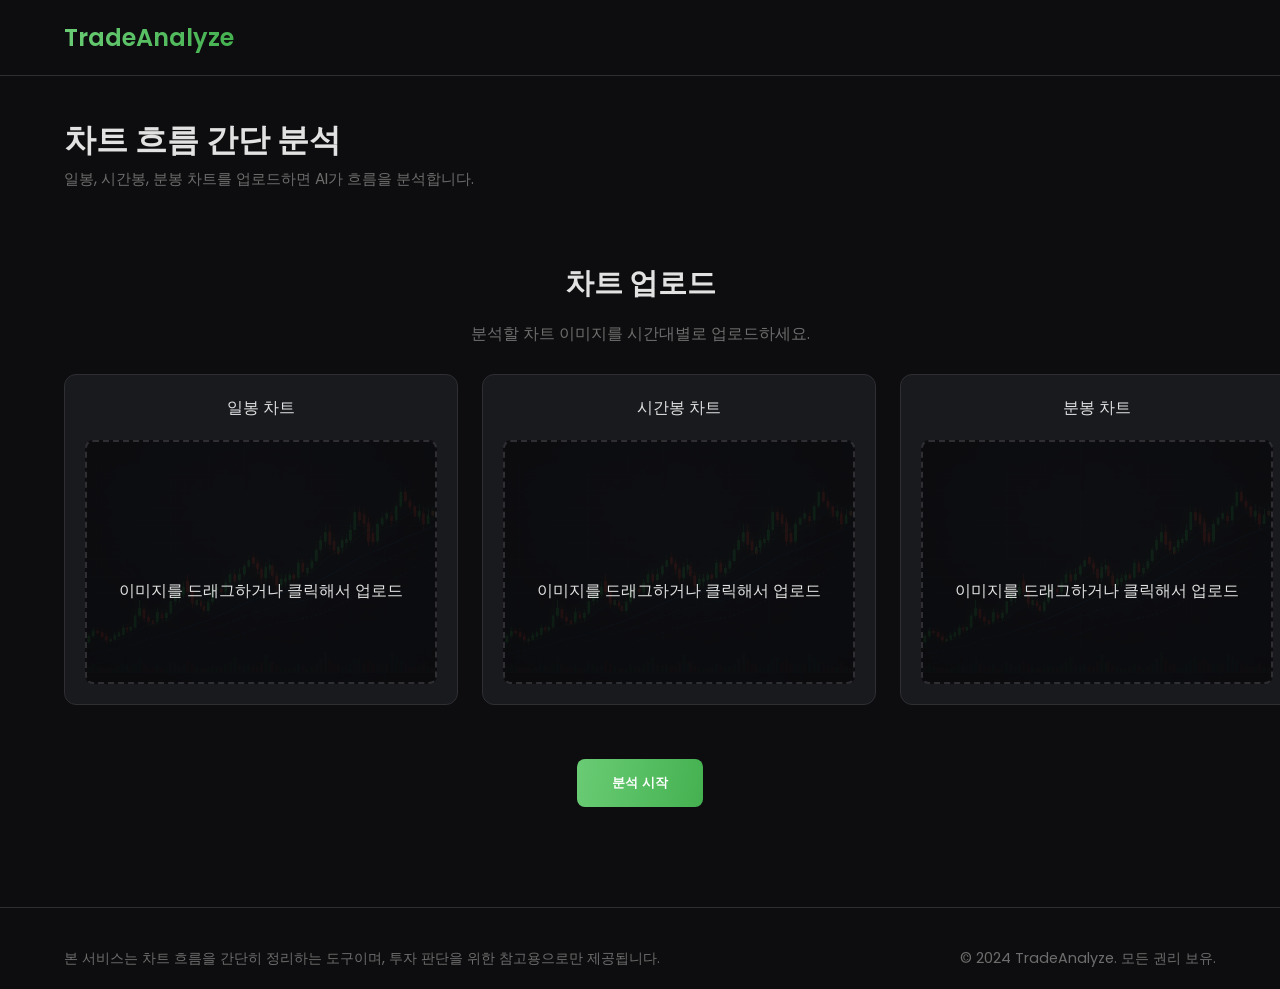
==== commit b070f5f6: "Add upload background and disclaimer" ====
--- a/index.html
+++ b/index.html
@@ -59,8 +59,7 @@
     </main>
 
     <footer>
-        <p>참고용 분석</p>
-        <p>투자 조언이 아닙니다.</p>
+        <p>본 서비스는 차트 흐름을 간단히 정리하는 도구이며, 투자 판단을 위한 참고용으로만 제공됩니다.</p>
         <p>&copy; 2024 TradeAnalyze. 모든 권리 보유.</p>
     </footer>
 
--- a/style.css
+++ b/style.css
@@ -195,6 +195,29 @@
     flex-direction: column;
     align-items: center;
     justify-content: center;
+    overflow: hidden;
+    position: relative;
+}
+
+.upload-placeholder::before {
+    background-image: url("images/headchart_image.png");
+    background-position: center;
+    background-repeat: no-repeat;
+    background-size: cover;
+    content: "";
+    inset: 0;
+    opacity: 0.12;
+    position: absolute;
+    z-index: 0;
+}
+
+.upload-placeholder.has-uploaded-image::before {
+    display: none;
+}
+
+.upload-placeholder > * {
+    position: relative;
+    z-index: 1;
 }
 
 .upload-placeholder:hover {
